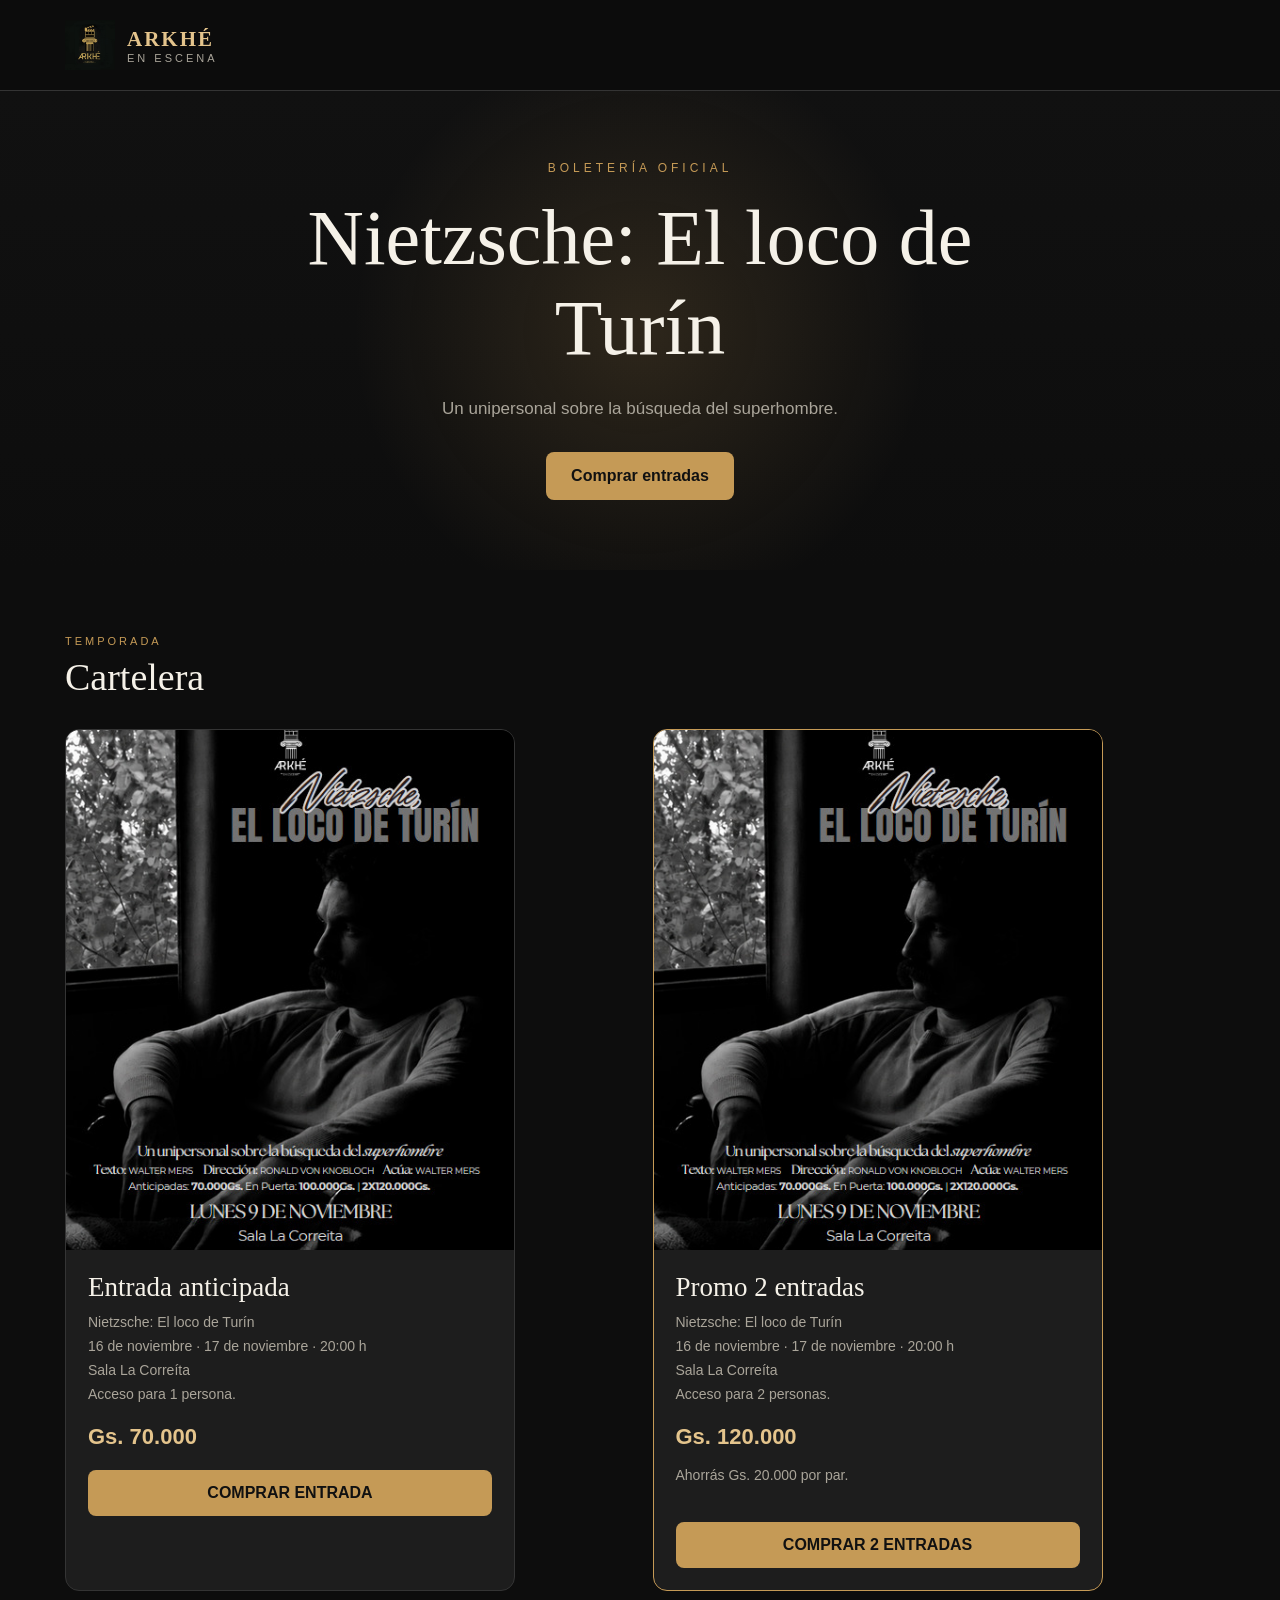
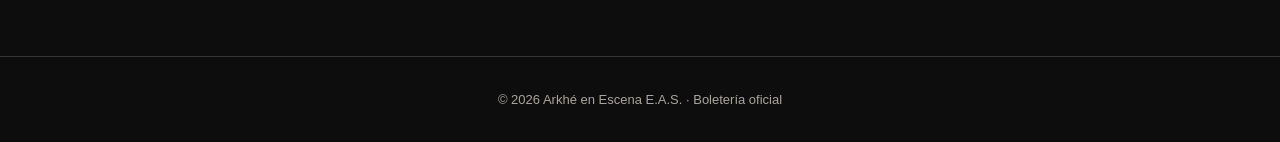
==== index.html @ db3e79e8 "Update event dates in index.html" ====
<!DOCTYPE html>
<html lang="es">

<head>

  <meta charset="UTF-8">

  <meta
    name="viewport"
    content="width=device-width, initial-scale=1.0"
  >

  <title>Boletería | Arkhé en Escena</title>

  <script
    src="https://vpos.infonet.com.py/checkout/javascript/dist/bancard-checkout-4.0.0.js">
  </script>

  <style>

    :root {

      --fondo: #0d0d0d;
      --fondo-secundario: #171717;
      --tarjeta: #1d1d1d;
      --borde: #343434;

      --texto: #f5f1e8;
      --texto-suave: #aaa59a;

      --dorado: #c59a56;
      --dorado-claro: #e4c48c;

      --verde: #2e7d32;
      --rojo: #b3261e;

    }

    * {
      box-sizing: border-box;
    }

    html {
      scroll-behavior: smooth;
    }

    body {

      margin: 0;
      background: var(--fondo);
      color: var(--texto);

      font-family:
        Arial,
        Helvetica,
        sans-serif;

    }

    button,
    input,
    select {
      font: inherit;
    }

    button {
      cursor: pointer;
    }

    header {

      padding: 20px;
      border-bottom: 1px solid var(--borde);

      background:
        rgba(13,13,13,.97);

      position: sticky;
      top: 0;
      z-index: 50;

    }

    .header-inner {

      width: min(1150px,100%);
      margin: auto;

      display: flex;
      align-items: center;
      justify-content: space-between;

    }

    .marca {

      display: flex;
      flex-direction: row;
      align-items: center;
      gap: 12px;

    }

    .marca img {

      width: 50px;
      height: 50px;
      object-fit: contain;

    }

    .marca-texto {

      display: flex;
      flex-direction: column;

    }

    .marca strong {

      font-family:
        Georgia,
        "Times New Roman",
        serif;

      letter-spacing: 2px;
      font-size: 21px;

      color:
        var(--dorado-claro);

    }

    .marca span {

      font-size: 11px;
      letter-spacing: 3px;

      color:
        var(--texto-suave);

      text-transform:
        uppercase;

    }

    .hero {

      min-height: 420px;

      display: flex;
      align-items: center;
      justify-content: center;

      padding:
        70px 20px;

      background:

        radial-gradient(
          circle at center,
          rgba(197,154,86,.17),
          transparent 42%
        ),

        linear-gradient(
          180deg,
          #111,
          #0d0d0d
        );

      text-align: center;

    }

    .hero-contenido {
      max-width: 780px;
    }

    .sobrelinea {

      text-transform:
        uppercase;

      color:
        var(--dorado);

      letter-spacing: 4px;
      font-size: 12px;

      margin-bottom: 18px;

    }

    .hero h1 {

      margin: 0;

      font-family:
        Georgia,
        "Times New Roman",
        serif;

      font-size:
        clamp(
          42px,
          8vw,
          78px
        );

      font-weight:
        normal;

    }

    .hero p {

      max-width: 650px;

      margin:
        22px auto 0;

      color:
        var(--texto-suave);

      line-height: 1.6;
      font-size: 17px;

    }

    .btn-principal {

      margin-top: 30px;
      border: 0;

      padding:
        15px 25px;

      border-radius: 8px;

      background:
        var(--dorado);

      color: #111;

      font-weight: bold;
      font-size: 16px;

    }

    .btn-principal:hover {
      background: var(--dorado-claro);
    }

    main {

      width:
        min(
          1150px,
          calc(100% - 32px)
        );

      margin: auto;

    }

    .seccion {
      padding: 65px 0;
    }

    .titulo-seccion {
      margin-bottom: 30px;
    }

    .titulo-seccion span {

      display: block;

      text-transform:
        uppercase;

      color:
        var(--dorado);

      font-size: 11px;
      letter-spacing: 3px;

      margin-bottom: 8px;

    }

    .titulo-seccion h2 {

      margin: 0;

      font-family:
        Georgia,
        "Times New Roman",
        serif;

      font-size: 38px;
      font-weight: normal;

    }

    .grid-obras {

      display: grid;

      grid-template-columns:
        repeat(
          auto-fit,
          minmax(270px,1fr)
        );

      gap: 25px;

    }

    .obra {

      background:
        var(--tarjeta);

      border:
        1px solid var(--borde);

      border-radius: 14px;

      overflow: hidden;

      max-width: 450px;

    }

    .afiche {

      height: 520px;
      width: 100%;

      background:

        radial-gradient(
          circle at 50% 35%,
          rgba(197,154,86,.30),
          transparent 30%
        ),

        linear-gradient(
          145deg,
          #333,
          #0b0b0b
        );

      display: flex;
      align-items: center;
      justify-content: center;

      overflow: hidden;

    }

    .afiche img {

      width: 100%;
      height: 100%;

      object-fit: cover;
      display: block;

    }

    .afiche-placeholder {

      padding: 25px;

      text-align: center;

      font-family:
        Georgia,
        "Times New Roman",
        serif;

      font-size: 34px;

      color:
        var(--dorado-claro);

    }

    .obra-contenido {
      padding: 22px;
    }

    .obra-contenido h3 {

      margin:
        0 0 8px;

      font-size: 27px;

      font-family:
        Georgia,
        "Times New Roman",
        serif;

      font-weight:
        normal;

    }

    .obra-meta {

      color:
        var(--texto-suave);

      font-size: 14px;
      line-height: 1.7;

    }

    .obra-precio {

      margin-top: 18px;

      color:
        var(--dorado-claro);

      font-size: 22px;
      font-weight: bold;

    }

    .obra-boton {

      width: 100%;

      margin-top: 20px;
      padding: 14px;

      border-radius: 8px;

      background:
        var(--dorado);

      border: none;

      color: #111;
      font-weight: bold;

    }

    .modal {

      display: none;

      position: fixed;
      inset: 0;

      background:
        rgba(0,0,0,.86);

      z-index: 100;

      padding: 20px;

      overflow-y: auto;

    }

    .modal.activo {

      display: flex;

      align-items:
        flex-start;

      justify-content:
        center;

    }

    .modal-caja {

      width:
        min(
          680px,
          100%
        );

      background:
        var(--fondo-secundario);

      border:
        1px solid var(--borde);

      border-radius: 16px;

      margin:
        30px 0;

      overflow: hidden;

    }

    .modal-cabecera {

      display: flex;

      justify-content:
        space-between;

      align-items:
        flex-start;

      gap: 20px;

      padding: 24px;

      border-bottom:
        1px solid var(--borde);

    }

    .modal-cabecera h2 {

      margin:
        5px 0 0;

      font-family:
        Georgia,
        "Times New Roman",
        serif;

      font-size: 30px;
      font-weight: normal;

    }

    .cerrar {

      width: 38px;
      height: 38px;

      border-radius: 50%;

      border:
        1px solid var(--borde);

      background: #222;

      color: white;
      font-size: 22px;

    }

    form {
      padding: 24px;
    }

    .campo {
      margin-bottom: 19px;
    }

    .campo label {

      display: block;
      margin-bottom: 7px;

      font-size: 13px;
      font-weight: bold;

    }

    .campo input,
    .campo select {

      width: 100%;

      padding: 14px;

      border-radius: 8px;

      border:
        1px solid var(--borde);

      background: #101010;

      color: white;

      outline: none;

    }

    .campo input:focus,
    .campo select:focus {

      border-color:
        var(--dorado);

    }

    .cantidad-control {

      display: grid;

      grid-template-columns:
        50px 1fr 50px;

      gap: 8px;

    }

    .cantidad-control button {

      border:
        1px solid var(--borde);

      background: #292929;

      color: white;

      border-radius: 8px;

      font-size: 22px;

    }

    #cantidad {
      text-align: center;
    }

    .resumen {

      border:
        1px solid var(--borde);

      border-radius: 10px;

      padding: 18px;

      margin:
        25px 0;

      background: #111;

    }

    .resumen-linea {

      display: flex;

      justify-content:
        space-between;

      gap: 15px;

      margin:
        9px 0;

      color:
        var(--texto-suave);

    }

    .resumen-total {

      border-top:
        1px solid var(--borde);

      padding-top: 15px;
      margin-top: 15px;

      display: flex;

      align-items: center;

      justify-content:
        space-between;

    }

    .resumen-total strong:last-child {

      font-size: 26px;

      color:
        var(--dorado-claro);

    }

    .terminos {

      display: flex;

      align-items:
        flex-start;

      gap: 10px;

      color:
        var(--texto-suave);

      font-size: 13px;
      line-height: 1.5;

      margin-bottom: 22px;

    }

    .boton-pago {

      width: 100%;

      padding: 16px;

      background:
        var(--dorado);

      color: #111;

      border: none;

      border-radius: 8px;

      font-size: 17px;
      font-weight: bold;

    }

    .boton-pago:disabled {

      opacity: .6;

      cursor: wait;

    }

    #zonaPagoVpos {

      display: none;

      padding: 24px;

    }

    #zonaPagoVpos.activo {
      display: block;
    }

    .pago-cabecera {

      text-align: center;

      margin-bottom: 20px;

    }

    .pago-cabecera h3 {

      font-family:
        Georgia,
        "Times New Roman",
        serif;

      font-size: 27px;

      margin:
        0 0 10px;

    }

    .pago-cabecera p {

      margin: 0;

      color:
        var(--texto-suave);

      line-height: 1.5;

    }

    .orden-id {

      display:
        inline-block;

      margin-top: 12px;

      padding:
        8px 12px;

      border:
        1px solid var(--borde);

      border-radius: 6px;

      color:
        var(--dorado-claro);

      font-family:
        monospace;

      font-size: 13px;

    }

    #iframe-container {

      width: 100%;

      min-height: 420px;

      margin-top: 20px;

    }

    .cargando {

      text-align: center;

      padding: 40px;

      color:
        var(--texto-suave);

    }

    .error-box {

      background:
        rgba(179,38,30,.18);

      border:
        1px solid var(--rojo);

      border-radius: 8px;

      padding: 18px;

      margin-top: 20px;

      color: #ffd9d6;

      display: none;

    }

    .volver {

      width: 100%;

      margin-top: 18px;

      padding: 13px;

      border-radius: 8px;

      border:
        1px solid var(--borde);

      background: #222;

      color: white;

    }

    footer {

      border-top:
        1px solid var(--borde);

      padding:
        35px 20px;

      text-align: center;

      color:
        var(--texto-suave);

      font-size: 13px;

    }

    @media (
      max-width:600px
    ) {

      header {
        position: static;
      }

      .hero {

        min-height: 360px;

        padding:
          55px 20px;

      }

      .afiche {
        height: 470px;
      }

      .modal {
        padding: 8px;
      }

      .modal-caja {
        margin: 10px 0;
      }

    }

    .codigo-control { display: flex; gap: 8px; }
    .codigo-control input { flex: 1; min-width: 0; text-transform: uppercase; }
    .codigo-control button { border: 1px solid var(--dorado); border-radius: 8px; background: var(--dorado); color: #111; padding: 0 16px; font-weight: bold; }
    .codigo-mensaje { color: var(--texto-suave); font-size: 13px; line-height: 1.5; margin: 8px 0 0; }
    .codigo-mensaje.aplicado, .descuento-aplicado { color: var(--dorado-claro); }
    .codigo-mensaje.error { color: #ffd9d6; }
    [hidden] { display: none !important; }
  </style>

</head>

<body>

<header>

  <div class="header-inner">

    <div class="marca">

      <img
        src="Arkhe en escena LOGO 1 por 1.png"
        alt="Arkhé en Escena"
      >

      <div class="marca-texto">

        <strong>
          ARKHÉ
        </strong>

        <span>
          En Escena
        </span>

      </div>

    </div>

  </div>

</header>

<section class="hero">

  <div class="hero-contenido">

    <div class="sobrelinea">
      Boletería oficial
    </div>

    <h1>
      Nietzsche:
      El loco de Turín
    </h1>

    <p>
      Un unipersonal sobre la búsqueda
      del superhombre.
    </p>

    <button
      class="btn-principal"
      onclick="
        document
          .getElementById('cartelera')
          .scrollIntoView()
      "
    >
      Comprar entradas
    </button>

  </div>

</section>

<main>

  <section
    class="seccion"
    id="cartelera"
  >

    <div class="titulo-seccion">

      <span>
        Temporada
      </span>

      <h2>
        Cartelera
      </h2>

    </div>

    <div
      class="grid-obras"
      id="listaObras"
    >
    </div>

  </section>

</main>

<footer>

  © 2026 Arkhé en Escena E.A.S.
  · Boletería oficial

</footer>

<div
  class="modal"
  id="modalCompra"
>

  <div class="modal-caja">

    <div class="modal-cabecera">

      <div>

        <div class="sobrelinea">
          Comprar entradas
        </div>

        <h2 id="modalTitulo">
        </h2>

      </div>

      <button
        class="cerrar"
        type="button"
        onclick="cerrarCompra()"
      >
        ×
      </button>

    </div>

    <form id="formCompra">

      <div class="campo">

        <label for="funcion">
          Función
        </label>

        <select
          id="funcion"
          required
        >
        </select>

      </div>

      <div class="campo">

        <label for="cantidad">
          Cantidad de entradas
        </label>

        <div class="cantidad-control">

          <button
            type="button"
            onclick="cambiarCantidad(-1)"
          >
            −
          </button>

          <input
            id="cantidad"
            type="number"
            min="1"
            max="10"
            value="1"
            readonly
          >

          <button
            type="button"
            onclick="cambiarCantidad(1)"
          >
            +
          </button>

        </div>

      </div>

      <div class="campo">

        <label for="nombre">
          Nombre y apellido
        </label>

        <input
          id="nombre"
          type="text"
          autocomplete="name"
          placeholder="Nombre y apellido"
          required
        >

      </div>

      <div class="campo">

        <label for="correo">
          Correo electrónico
        </label>

        <input
          id="correo"
          type="email"
          autocomplete="email"
          placeholder="correo@ejemplo.com"
          required
        >

      </div>

      <div class="campo">

        <label for="whatsapp">
          WhatsApp
        </label>

        <input
          id="whatsapp"
          type="tel"
          autocomplete="tel"
          placeholder="0981 000 000"
          required
        >

      </div>

      <div class="campo">
        <label for="codigoDescuento">Código de descuento</label>
        <div class="codigo-control">
          <input id="codigoDescuento" type="text" autocomplete="off" autocapitalize="characters" spellcheck="false" aria-describedby="mensajeDescuento" placeholder="Ingresá tu código">
          <button id="aplicarDescuento" type="button">Aplicar</button>
        </div>
        <p id="mensajeDescuento" class="codigo-mensaje" role="status" aria-live="polite">Los códigos aplican un 12% únicamente sobre la entrada anticipada.</p>
      </div>

      <div class="resumen">

        <div class="resumen-linea">

          <span>
            Precio unitario
          </span>

          <strong id="precioUnitario">
          </strong>

        </div>

        <div class="resumen-linea">

          <span>
            Cantidad
          </span>

          <strong id="resumenCantidad">
            1
          </strong>

        </div>

        <div class="resumen-linea descuento-aplicado" id="filaDescuento" hidden>
          <span id="etiquetaDescuento">Descuento (12%)</span>
          <strong id="montoDescuento"></strong>
        </div>

        <div class="resumen-total">

          <strong>
            Total
          </strong>

          <strong id="totalCompra">
          </strong>

        </div>

      </div>

      <label class="terminos">

        <input
          id="acepto"
          type="checkbox"
          required
        >

        <span>

          Confirmo que los datos ingresados
          son correctos y acepto las condiciones
          de compra de Arkhé en Escena.

        </span>

      </label>

      <button
        class="boton-pago"
        type="submit"
      >
        CONTINUAR AL PAGO
      </button>

    </form>

    <div id="zonaPagoVpos">

      <div class="pago-cabecera">

        <h3>
          Pago seguro
        </h3>

        <p>
          Completá el pago utilizando
          la plataforma segura de Bancard.
        </p>

        <div
          class="orden-id"
          id="ordenMostrada"
        >
        </div>

      </div>

      <div
        class="cargando"
        id="cargandoPago"
      >
        Preparando pago seguro...
      </div>

      <div id="iframe-container">
      </div>

      <div
        class="error-box"
        id="errorPago"
      >
      </div>

      <button
        type="button"
        class="volver"
        onclick="volverFormulario()"
      >
        Volver
      </button>

    </div>

  </div>

</div>

<script>

const APPS_SCRIPT_URL =
  "https://script.google.com/macros/s/AKfycbxdolseTUIwquadoVA6tbpJylodga1yumS_iu5MrFevEh6sNYYaQkTLTs_P-BbgcNoC-A/exec";


const VPOS_WORKER_URL =
  "https://arkhe-tpago.waltermersproduccion.workers.dev";


const OBRAS = [

  {

    id:
      "nietzsche-loco-turin",

    titulo:
      "Nietzsche: El loco de Turín",

    lugar:
      "Sala La Correíta",

    hora:
      "20:00",

    precio:
      70000,

    imagen:
  "Afiche.png",

    funciones: [

      "16 de noviembre",
      "17 de noviembre"

    ]

  }

];


const OPCIONES = [
  { id: "anticipada", nombre: "Entrada anticipada", cantidad: 1, precio: 70000, total: 70000, boton: "COMPRAR ENTRADA" },
  { id: "promo-doble", nombre: "Promo 2 entradas", cantidad: 2, precio: 60000, total: 120000, boton: "COMPRAR 2 ENTRADAS" }
];

const RETURN_URL = "https://entradas.arkheenescena.com/";
let opcionActual = null;
const CODIGOS_DESCUENTO = new Set([
  "EL_ESTUDIO", "TIA_ESTUDIANTES", "CIF_FIL", "UCA_FIL", "INV_ARKHE"
]);
let codigoAplicado = "";

function calcularImportes() {
  const subtotal = opcionActual.precio * cantidadActual;
  const descuento = opcionActual.id === "anticipada" && CODIGOS_DESCUENTO.has(codigoAplicado)
    ? Math.round(subtotal * 12 / 100) : 0;
  return { subtotal, descuento, total: subtotal - descuento };
}

function mensajeDescuento(texto, estado) {
  const mensaje = document.getElementById("mensajeDescuento");
  mensaje.textContent = texto;
  mensaje.className = "codigo-mensaje" + (estado ? " " + estado : "");
}

function reiniciarDescuento() {
  codigoAplicado = "";
  document.getElementById("codigoDescuento").value = "";
  mensajeDescuento(opcionActual && opcionActual.id === "promo-doble"
    ? "La promo de 2 entradas no admite códigos de descuento."
    : "Los códigos aplican un 12% únicamente sobre la entrada anticipada.");
}

function aplicarDescuento() {
  if (!opcionActual) return;
  const campo = document.getElementById("codigoDescuento");
  const codigo = campo.value.trim().toUpperCase();
  campo.value = codigo;
  codigoAplicado = "";
  if (opcionActual.id !== "anticipada") {
    mensajeDescuento("La promo de 2 entradas no admite códigos de descuento.", "error");
  } else if (!CODIGOS_DESCUENTO.has(codigo)) {
    mensajeDescuento(codigo ? "Código no válido. Revisalo y volvé a aplicar." : "Ingresá un código de descuento.", "error");
  } else {
    codigoAplicado = codigo;
    mensajeDescuento("Código " + codigo + " aplicado: 12% de descuento. Cada entrada queda en " + guaranies(61600) + ".", "aplicado");
  }
  actualizarTotal();
}

document.getElementById("aplicarDescuento").addEventListener("click", aplicarDescuento);
document.getElementById("codigoDescuento").addEventListener("keydown", function(event) {
  if (event.key === "Enter") { event.preventDefault(); aplicarDescuento(); }
});
document.getElementById("codigoDescuento").addEventListener("input", function() {
  if (codigoAplicado) {
    codigoAplicado = "";
    mensajeDescuento("Código modificado. Presioná Aplicar para confirmar el descuento.");
    actualizarTotal();
  }
});

let obraActual =
  null;


let cantidadActual =
  1;


function guaranies(numero) {

  return "Gs. " +
    Number(numero)
      .toLocaleString(
        "es-PY"
      );

}


function cargarCartelera() {

  const contenedor =
    document
      .getElementById(
        "listaObras"
      );

  contenedor.innerHTML =
    "";

  OBRAS.forEach(function(obra) {
    OPCIONES.forEach(function(opcion) {
      const tarjeta = document.createElement("article");
      tarjeta.className = "obra";
      if (opcion.id === "promo-doble") tarjeta.style.borderColor = "var(--dorado)";
      tarjeta.innerHTML =
        '<div class="afiche"><img src="' + obra.imagen + '" alt="' + obra.titulo + '"></div>' +
        '<div class="obra-contenido">' +
          '<h3>' + opcion.nombre + '</h3>' +
          '<div class="obra-meta">' + obra.titulo + '<br>' +
            obra.funciones.join(" · ") + ' · ' + obra.hora + ' h<br>' + obra.lugar + '<br>' +
            'Acceso para ' + opcion.cantidad + (opcion.cantidad === 1 ? ' persona.' : ' personas.') + '</div>' +
          '<div class="obra-precio">' + guaranies(opcion.total) + '</div>' +
          (opcion.id === "promo-doble" ? '<p class="obra-meta">Ahorrás Gs. 20.000 por par.</p>' : '') +
          '<button type="button" class="obra-boton">' + opcion.boton + '</button>' +
        '</div>';
      tarjeta.querySelector(".obra-boton").addEventListener("click", function() {
        abrirCompra(obra.id, opcion.id);
      });
      contenedor.appendChild(tarjeta);
    });
  });
}


function abrirCompra(
  idObra, idOpcion
) {

  obraActual =
    OBRAS.find(

      function(obra) {

        return (
          obra.id === idObra
        );

      }

    );

  if (
    !obraActual
  ) {

    return;

  }

  opcionActual = OPCIONES.find(function(opcion) { return opcion.id === idOpcion; });
  if (!opcionActual) return;
  cantidadActual = opcionActual.cantidad;
  reiniciarDescuento();
  const cantidadInput = document.getElementById("cantidad");
  cantidadInput.min = opcionActual.cantidad;
  cantidadInput.step = opcionActual.cantidad;

  document
    .getElementById(
      "modalTitulo"
    )
    .textContent =
      obraActual.titulo + " — " + opcionActual.nombre;

  const selector =
    document
      .getElementById(
        "funcion"
      );

  selector.innerHTML =
    "";

  obraActual
    .funciones
    .forEach(

      function(funcion) {

        const opcion =
          document
            .createElement(
              "option"
            );

        opcion.value =
          funcion;

        opcion.textContent =
          funcion;

        selector
          .appendChild(
            opcion
          );

      }

    );

  document
    .getElementById(
      "cantidad"
    )
    .value =
      cantidadActual;

  document
    .getElementById(
      "formCompra"
    )
    .style.display =
      "block";

  document
    .getElementById(
      "zonaPagoVpos"
    )
    .classList
    .remove(
      "activo"
    );

  limpiarPago();

  actualizarTotal();

  document
    .getElementById(
      "modalCompra"
    )
    .classList
    .add(
      "activo"
    );

  document.body.style.overflow =
    "hidden";

}


function cerrarCompra() {

  document
    .getElementById(
      "modalCompra"
    )
    .classList
    .remove(
      "activo"
    );

  document.body.style.overflow =
    "";

  document
    .getElementById(
      "formCompra"
    )
    .reset();

  cantidadActual =
    1;

  limpiarPago();

}


function cambiarCantidad(
  cambio
) {

  if (!opcionActual) return;
  cantidadActual = Math.max(opcionActual.cantidad,
    Math.min(10, cantidadActual + cambio * opcionActual.cantidad));

  document
    .getElementById(
      "cantidad"
    )
    .value =
      cantidadActual;

  actualizarTotal();

}


function actualizarTotal() {

  if (
    !obraActual
  ) {

    return;

  }

  const { total, descuento } = calcularImportes();
  document.getElementById("filaDescuento").hidden = descuento === 0;
  document.getElementById("etiquetaDescuento").textContent = "Descuento " + codigoAplicado + " (12%)";
  document.getElementById("montoDescuento").textContent = "− " + guaranies(descuento);

  document
    .getElementById(
      "precioUnitario"
    )
    .textContent =
      guaranies(
        opcionActual.precio
      );

  document
    .getElementById(
      "resumenCantidad"
    )
    .textContent =
      cantidadActual;

  document
    .getElementById(
      "totalCompra"
    )
    .textContent =
      guaranies(
        total
      );

}


function limpiarPago() {

  document
    .getElementById(
      "iframe-container"
    )
    .innerHTML =
      "";

  document
    .getElementById(
      "cargandoPago"
    )
    .style.display =
      "none";

  const error =
    document
      .getElementById(
        "errorPago"
      );

  error.style.display =
    "none";

  error.textContent =
    "";

  document
    .getElementById(
      "ordenMostrada"
    )
    .textContent =
      "";

}


function volverFormulario() {

  limpiarPago();

  document
    .getElementById(
      "zonaPagoVpos"
    )
    .classList
    .remove(
      "activo"
    );

  document
    .getElementById(
      "formCompra"
    )
    .style.display =
      "block";

}


document
  .getElementById(
    "formCompra"
  )
  .addEventListener(

    "submit",

    async function(event) {

      event
        .preventDefault();

      if (
        !obraActual
      ) {

        return;

      }

      const nombre =
        document
          .getElementById(
            "nombre"
          )
          .value
          .trim();

      const correo =
        document
          .getElementById(
            "correo"
          )
          .value
          .trim();

      const whatsapp =
        document
          .getElementById(
            "whatsapp"
          )
          .value
          .trim();

      const funcion =
        document
          .getElementById(
            "funcion"
          )
          .value;

      if (

        !nombre ||

        !correo ||

        !whatsapp ||

        !funcion

      ) {

        alert(
          "Completá todos los datos antes de continuar."
        );

        return;

      }

      const { total, descuento } = calcularImportes();

      const orden = {

        obra:
          obraActual.id,

        opcion: opcionActual.id,

        titulo:
          obraActual.titulo,

        funcion:
          funcion,

        cantidad:
          cantidadActual,

        nombre:
          nombre,

        correo:
          correo,

        whatsapp:
          whatsapp,

        total:
          total,

        // Metadatos enviados a Apps Script; su validación/registro depende del backend existente.
        codigoDescuento: descuento > 0 ? codigoAplicado : "",
        montoDescuento: descuento

      };

      const botonPago =
        document
          .querySelector(
            ".boton-pago"
          );

      botonPago.disabled =
        true;

      botonPago.textContent =
        "CREANDO ORDEN...";

      try {

        const respuestaOrden =
          await fetch(

            APPS_SCRIPT_URL,

            {

              method:
                "POST",

              headers: {

                "Content-Type":
                  "text/plain;charset=utf-8"

              },

              body:
                JSON.stringify(
                  orden
                )

            }

          );

        if (
          !respuestaOrden.ok
        ) {

          throw new Error(
            "No se pudo crear la orden."
          );

        }

        const datosOrden =
          await respuestaOrden
            .json();

        if (
          !datosOrden.ok
        ) {

          throw new Error(

            datosOrden.error ||

            "No se pudo crear la orden."

          );

        }

        const idOrden =
          datosOrden.idOrden;

        const shopProcessId =
          datosOrden.shop_process_id;

        if (
          !shopProcessId
        ) {

          throw new Error(
            "Apps Script no devolvió shop_process_id."
          );

        }

        document
          .getElementById(
            "formCompra"
          )
          .style.display =
            "none";

        document
          .getElementById(
            "zonaPagoVpos"
          )
          .classList
          .add(
            "activo"
          );

        document
          .getElementById(
            "ordenMostrada"
          )
          .textContent =
            "Orden: " +
            idOrden;

        document
          .getElementById(
            "cargandoPago"
          )
          .style.display =
            "block";

        const respuestaVpos =
          await fetch(

            VPOS_WORKER_URL +
            "/vpos/create",

            {

              method:
                "POST",

              headers: {

                "Content-Type":
                  "application/json"

              },

              body:
                JSON.stringify({

                  amount:
                    total,

                  description:
                    "Entrada Arkhe",

                  order_id:
                    idOrden,

                  shop_process_id:
                    shopProcessId,

                  return_url:
                    RETURN_URL,

                  cancel_url:
                    RETURN_URL

                })

            }

          );

        const datosVpos =
          await respuestaVpos
            .json();

        console.log(
          "Respuesta vPOS:",
          datosVpos
        );

        if (
          !respuestaVpos.ok
        ) {

          throw new Error(

            "vPOS respondió HTTP " +

            respuestaVpos.status +

            ": " +

            JSON.stringify(
              datosVpos
            )

          );

        }

        if (

          !datosVpos.vpos ||

          datosVpos.vpos.status
            !==
          "success" ||

          !datosVpos.vpos.process_id

        ) {

          throw new Error(

            "Bancard no devolvió un process_id válido."

          );

        }

        const processId =
          datosVpos
            .vpos
            .process_id;

        document
          .getElementById(
            "cargandoPago"
          )
          .style.display =
            "none";

        document
          .getElementById(
            "iframe-container"
          )
          .innerHTML =
            "";

        const estilosVpos = {

          "form-background-color":
            "#171717",

          "button-background-color":
            "#c59a56",

          "button-text-color":
            "#111111",

          "button-border-color":
            "#c59a56",

          "input-background-color":
            "#ffffff",

          "input-text-color":
            "#111111",

          "input-placeholder-color":
            "#666666"

        };

        Bancard
          .Checkout
          .createForm(

            "iframe-container",

            processId,

            estilosVpos

          );

      } catch (
        error
      ) {

        console.error(
          error
        );

        document.getElementById("formCompra").style.display = "none";
        document.getElementById("zonaPagoVpos").classList.add("activo");
        const errorBox =
          document
            .getElementById(
              "errorPago"
            );

        errorBox.style.display =
          "block";

        errorBox.textContent =
          "No se pudo iniciar el pago: " +
          error.message;

        document
          .getElementById(
            "cargandoPago"
          )
          .style.display =
            "none";

      } finally {

        botonPago.disabled =
          false;

        botonPago.textContent =
          "CONTINUAR AL PAGO";

      }

    }

  );


document
  .getElementById(
    "modalCompra"
  )
  .addEventListener(

    "click",

    function(event) {

      if (
        event.target === this
      ) {

        cerrarCompra();

      }

    }

  );


cargarCartelera();

</script>

</body>
</html>
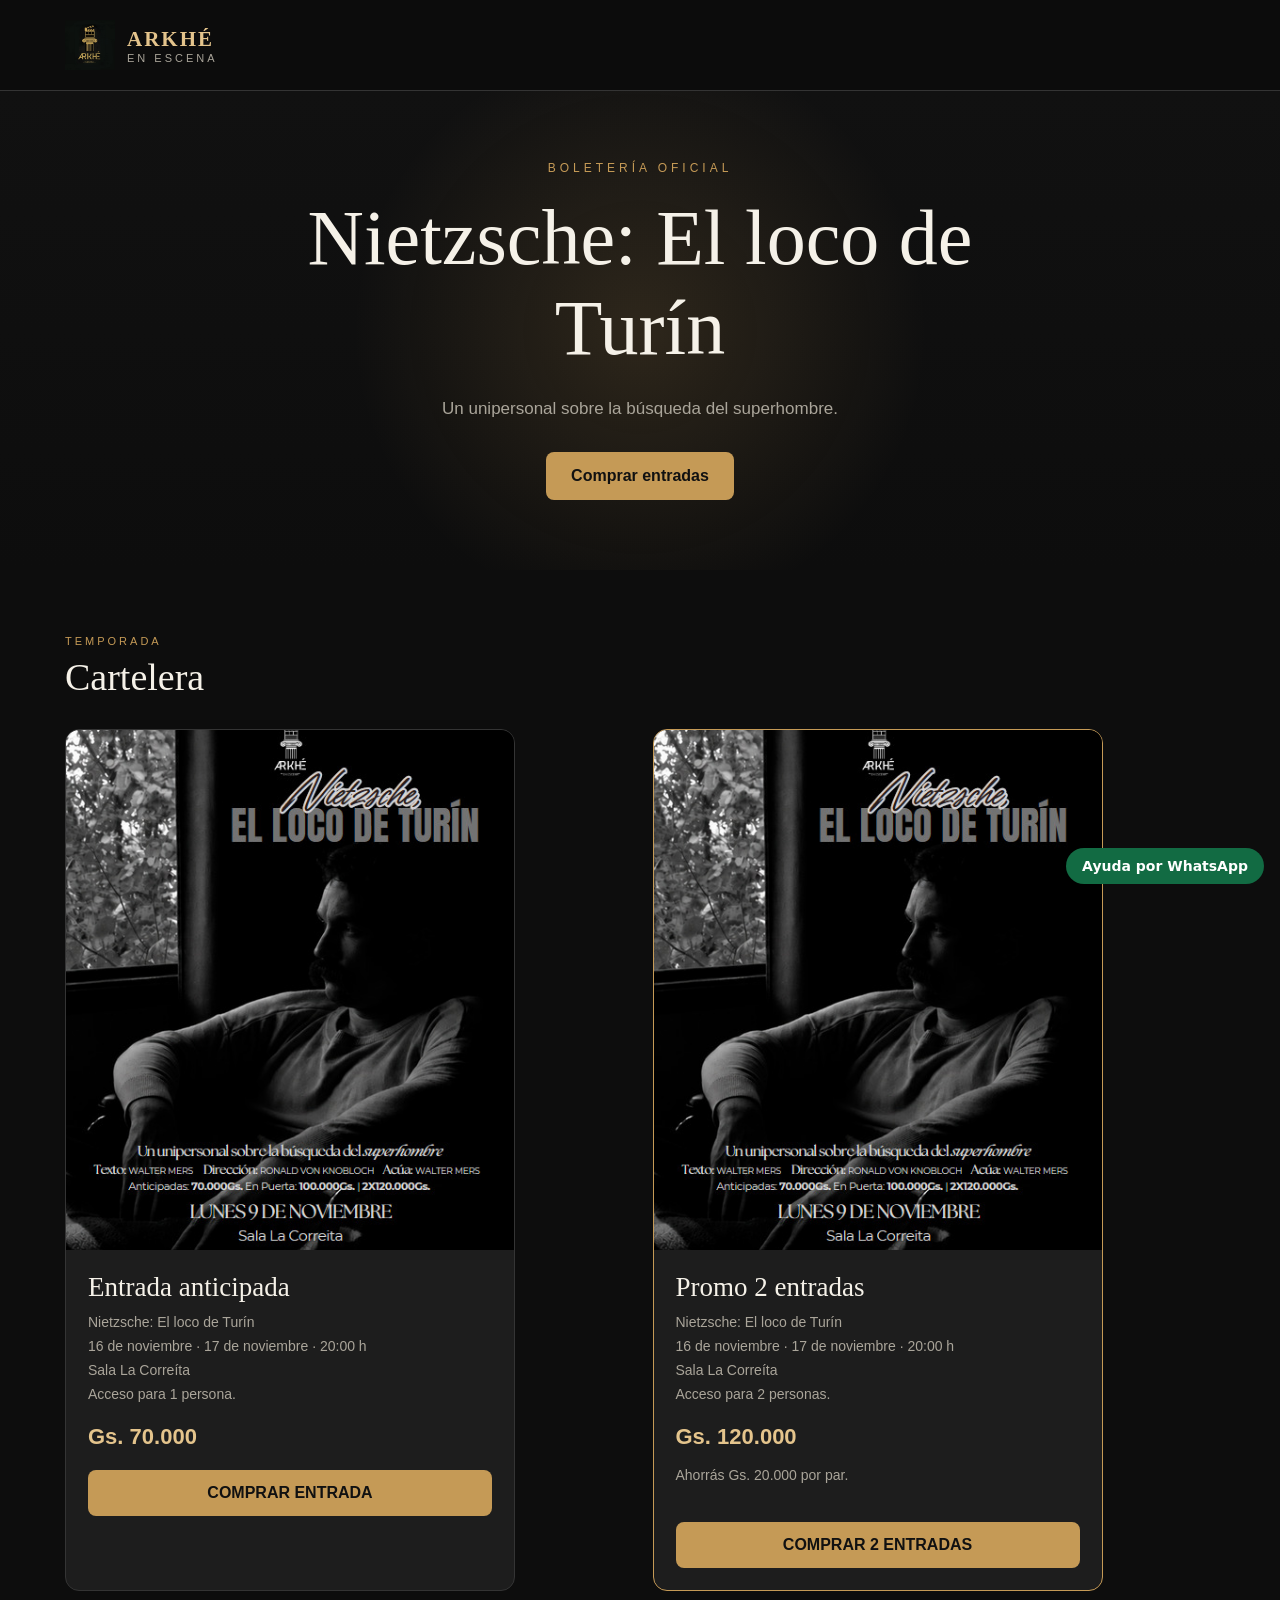
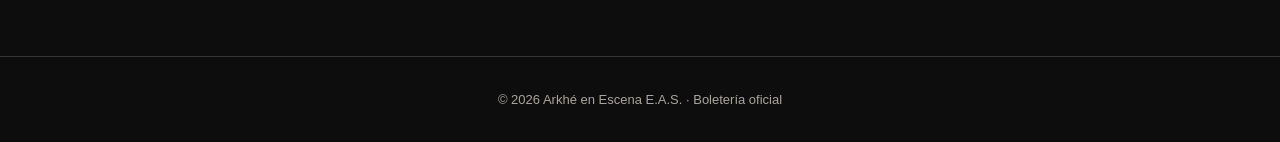
==== commit b8902bd6: "Add WhatsApp links and update payment confirmation messages" ====
--- a/index.html
+++ b/index.html
@@ -921,6 +921,30 @@
     .codigo-mensaje.aplicado, .descuento-aplicado { color: var(--dorado-claro); }
     .codigo-mensaje.error { color: #ffd9d6; }
     [hidden] { display: none !important; }
+    .whatsapp-arkhe {
+      display: inline-flex;
+      align-items: center;
+      justify-content: center;
+      padding: 10px 16px;
+      border-radius: 999px;
+      color: #fff;
+      background: #126b43;
+      font: 600 14px system-ui, sans-serif;
+      text-decoration: none;
+    }
+    .whatsapp-arkhe:focus-visible { outline: 3px solid #c59a56; outline-offset: 3px; }
+    .whatsapp-fijo {
+      position: fixed;
+      right: 16px;
+      bottom: calc(16px + env(safe-area-inset-bottom, 0px));
+      z-index: 110;
+    }
+    #ventanaPagoConfirmado .acciones-aviso {
+      display: flex;
+      align-items: center;
+      flex-wrap: wrap;
+      gap: 12px;
+    }
   </style>
 
 </head>
@@ -990,6 +1014,17 @@
 </section>
 
 <main>
+
+  <aside id="avisoCompra" role="status" aria-live="polite" hidden
+    style="max-width:760px;margin:24px auto;padding:18px;background:#201910;color:#f6e8cc;border:1px solid #c59a56;border-radius:10px">
+  </aside>
+
+  <dialog id="ventanaPagoConfirmado" aria-labelledby="tituloPagoConfirmado"
+    style="width:min(90%,480px);margin:auto;padding:26px;border:1px solid #c59a56;border-radius:12px;background:#201910;color:#f6e8cc">
+    <h2 id="tituloPagoConfirmado">Compra exitosa</h2>
+    <p id="mensajePagoConfirmado"></p>
+    <div class="acciones-aviso"><form method="dialog"><button type="submit" autofocus>Cerrar</button></form><a class="whatsapp-arkhe " href="https://wa.me/595994430466" target="_blank" rel="noopener noreferrer">Escribir por WhatsApp</a></div>
+  </dialog>
 
   <section
     class="seccion"
@@ -2076,6 +2111,21 @@
 
         };
 
+        let seguimientoPago;
+        if (datosOrden.claveEstado) {
+          seguimientoPago = {
+              orden: idOrden,
+              pedido: String(shopProcessId),
+              clave: datosOrden.claveEstado,
+              creado: Date.now()
+          };
+          try {
+            localStorage.setItem("arkhe.seguimientoCompra", JSON.stringify(seguimientoPago));
+          } catch (error) {
+            console.warn("El navegador no permite guardar el seguimiento de la compra.");
+          }
+        }
+
         Bancard
           .Checkout
           .createForm(
@@ -2087,6 +2137,7 @@
             estilosVpos
 
           );
+        if (seguimientoPago) revisarEstadoCompra(seguimientoPago);
 
       } catch (
         error
@@ -2158,7 +2209,73 @@
 
 cargarCartelera();
 
+let revisionPagoActual = 0;
+
+async function revisarEstadoCompra(compraActual) {
+  // La página principal vigila el pago, incluso si Bancard vuelve dentro del iframe.
+  const aviso = document.getElementById("avisoCompra");
+  let compra = compraActual;
+  if (!compra) {
+    if (window.self !== window.top) return;
+    try {
+      compra = JSON.parse(localStorage.getItem("arkhe.seguimientoCompra"));
+    } catch {
+      return;
+    }
+  }
+  if (!compra || Date.now() - compra.creado > 24 * 60 * 60 * 1000) return;
+
+  const revision = ++revisionPagoActual;
+  aviso.hidden = false;
+  aviso.textContent = "Estamos verificando tu pago con Bancard.";
+  const consulta = new URL(APPS_SCRIPT_URL);
+  const datosConsulta = {
+    tipo: "estado_entrada",
+    orden: compra.orden,
+    pedido: compra.pedido,
+    clave: compra.clave
+  };
+  let confirmado = false;
+  const ventana = document.getElementById("ventanaPagoConfirmado");
+  for (let intento = 0; intento < 90 && revision === revisionPagoActual; intento++) {
+    try {
+      const respuesta = await fetch(consulta, {
+        method: "POST",
+        cache: "no-store",
+        headers: {"Content-Type": "text/plain;charset=utf-8"},
+        body: JSON.stringify(datosConsulta)
+      });
+      const estado = await respuesta.json();
+      if (revision !== revisionPagoActual) return;
+      if (estado.ok && estado.estado === "PAGADO") {
+
+        aviso.textContent = estado.enviada
+          ? "Ya enviamos tu entrada digital al correo registrado. Si no la encontrás, revisá Spam o comunicate al 0994430466."
+          : "Tu entrada digital debería llegar al correo registrado en los próximos 5 minutos. Si no la recibís, revisá Spam o comunicate al 0994430466.";
+        document.getElementById("mensajePagoConfirmado").textContent = aviso.textContent;
+        if (!confirmado && typeof ventana.showModal === "function" && !ventana.open) {
+          ventana.showModal();
+        }
+        confirmado = true;
+        if (estado.enviada) return;
+      } else if (estado.ok && estado.estado === "RECHAZADO" && !confirmado) {
+        aviso.textContent = "Bancard informó que el pago fue rechazado.";
+        return;
+      }
+    } catch {
+      // Un error de conexión no cambia el estado de un pago.
+    }
+    await new Promise(resolve => setTimeout(resolve, 10000));
+  }
+  if (!confirmado && revision === revisionPagoActual) {
+    aviso.textContent = "Todavía no pudimos confirmar el pago. Si Bancard ya te mostró un cobro, conservá el comprobante y consultá a Arkhé.";
+  }
+}
+
+revisarEstadoCompra();
+
 </script>
 
+<a class="whatsapp-arkhe whatsapp-fijo" href="https://wa.me/595994430466" target="_blank" rel="noopener noreferrer">Ayuda por WhatsApp</a>
 </body>
 </html>
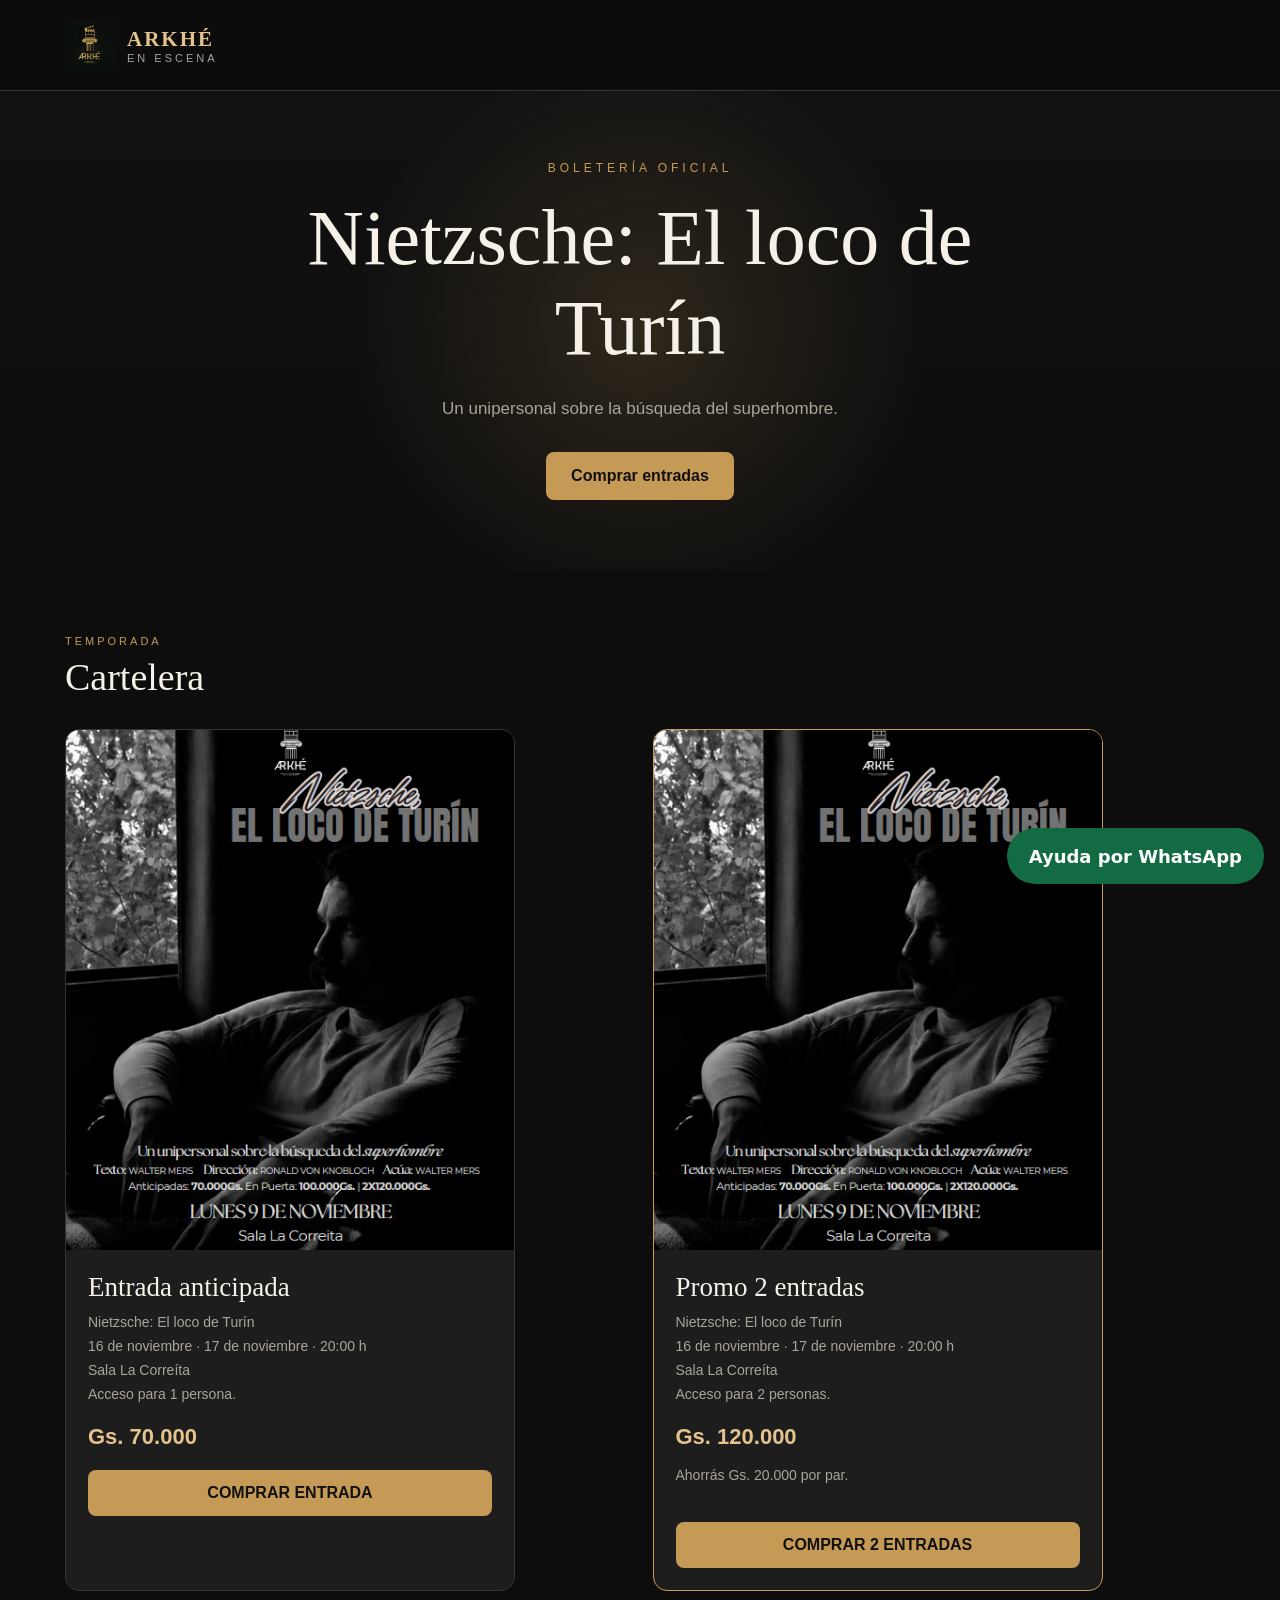
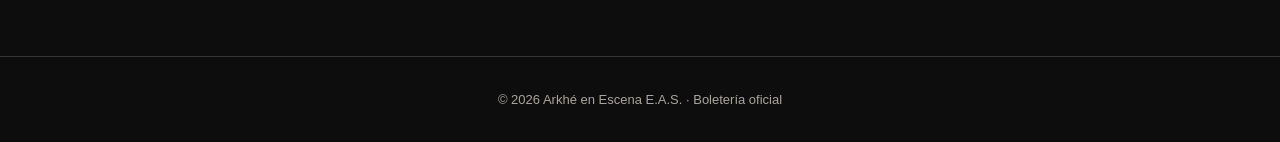
==== commit ebd55e8a: "Add styles for whatsapp-fijo class" ====
--- a/index.html
+++ b/index.html
@@ -934,6 +934,12 @@
     }
     .whatsapp-arkhe:focus-visible { outline: 3px solid #c59a56; outline-offset: 3px; }
     .whatsapp-fijo {
+      box-sizing: border-box;
+      min-height: 56px;
+      max-width: calc(100vw - 32px);
+      padding: 14px 22px;
+      font-size: 18px;
+      text-align: center;
       position: fixed;
       right: 16px;
       bottom: calc(16px + env(safe-area-inset-bottom, 0px));
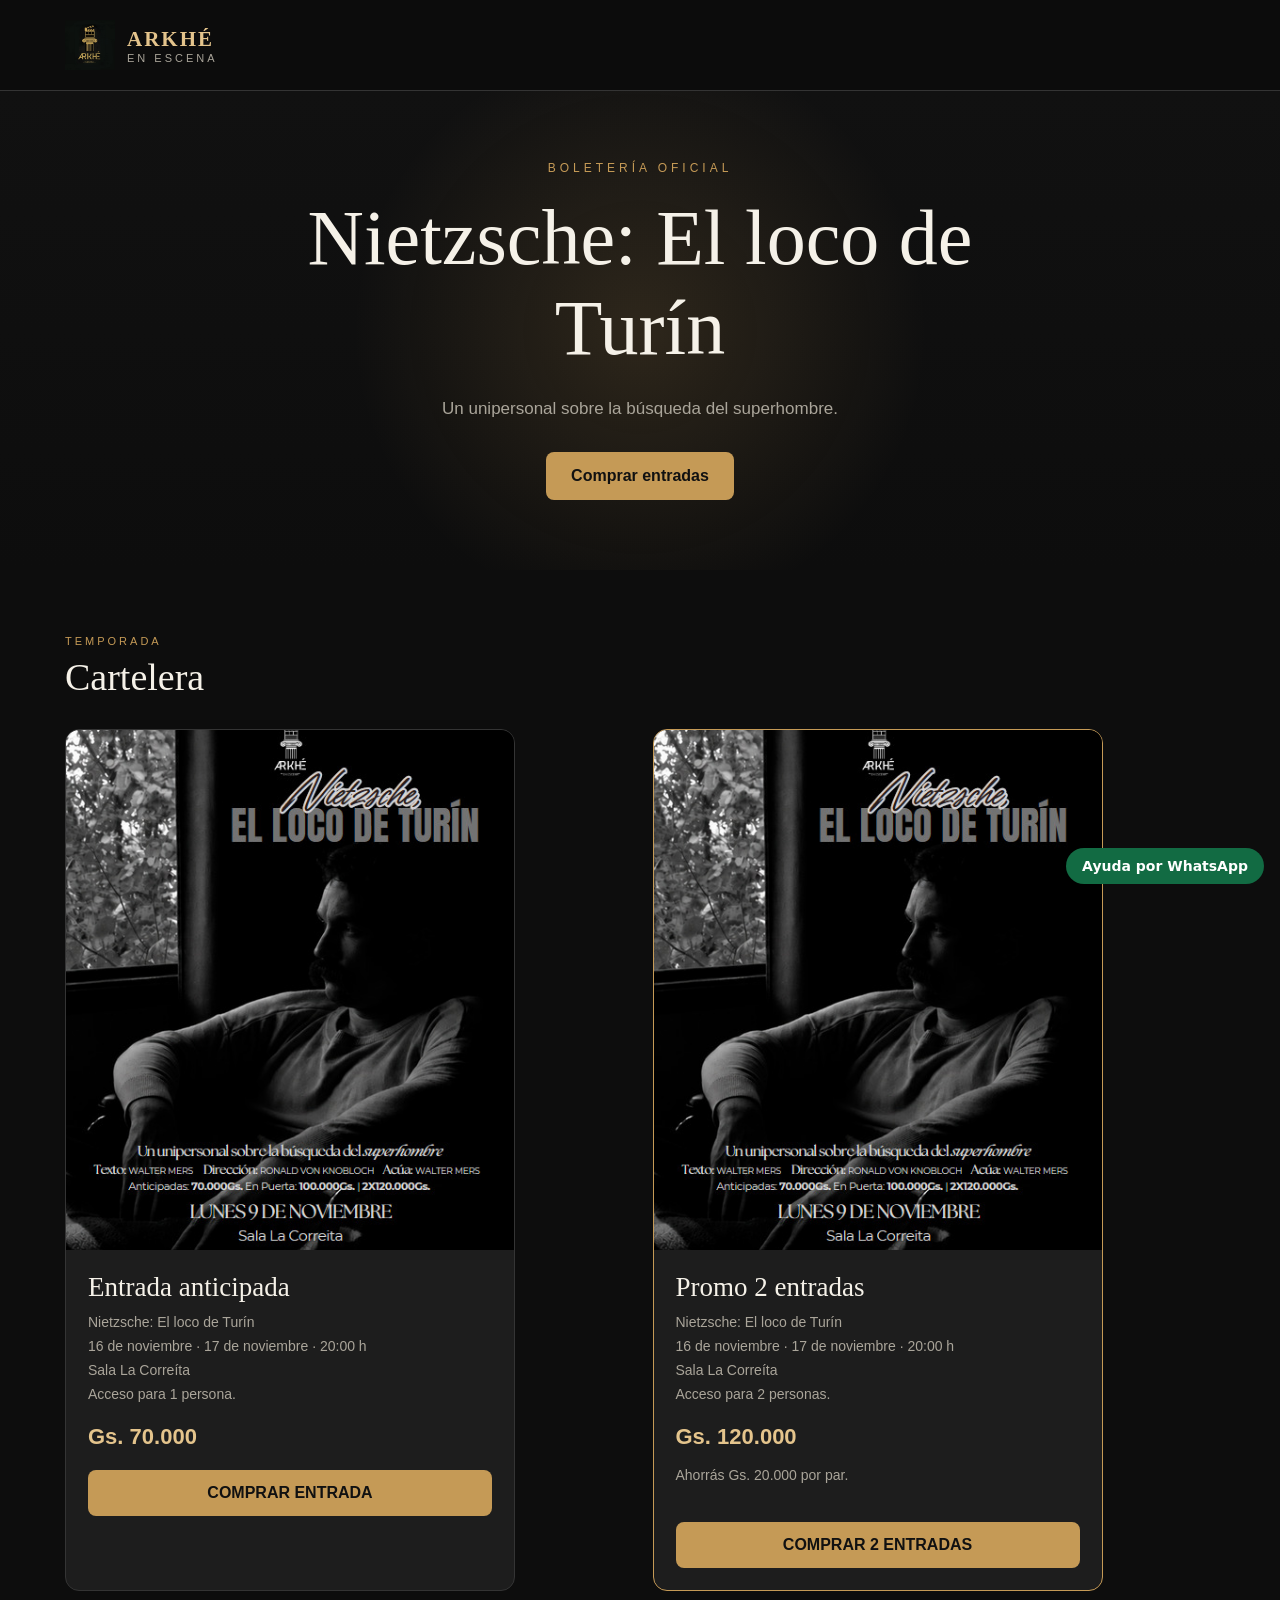
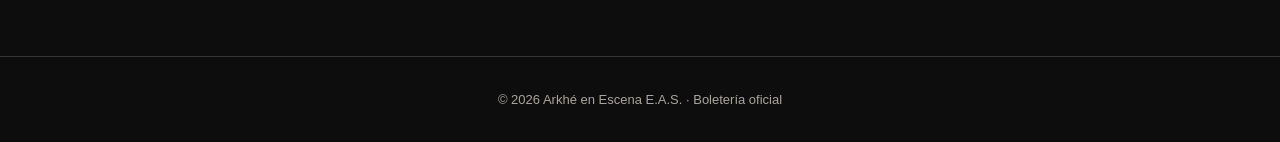
==== commit 673fe03d: "Update index.html" ====
--- a/index.html
+++ b/index.html
@@ -934,12 +934,6 @@
     }
     .whatsapp-arkhe:focus-visible { outline: 3px solid #c59a56; outline-offset: 3px; }
     .whatsapp-fijo {
-      box-sizing: border-box;
-      min-height: 56px;
-      max-width: calc(100vw - 32px);
-      padding: 14px 22px;
-      font-size: 18px;
-      text-align: center;
       position: fixed;
       right: 16px;
       bottom: calc(16px + env(safe-area-inset-bottom, 0px));
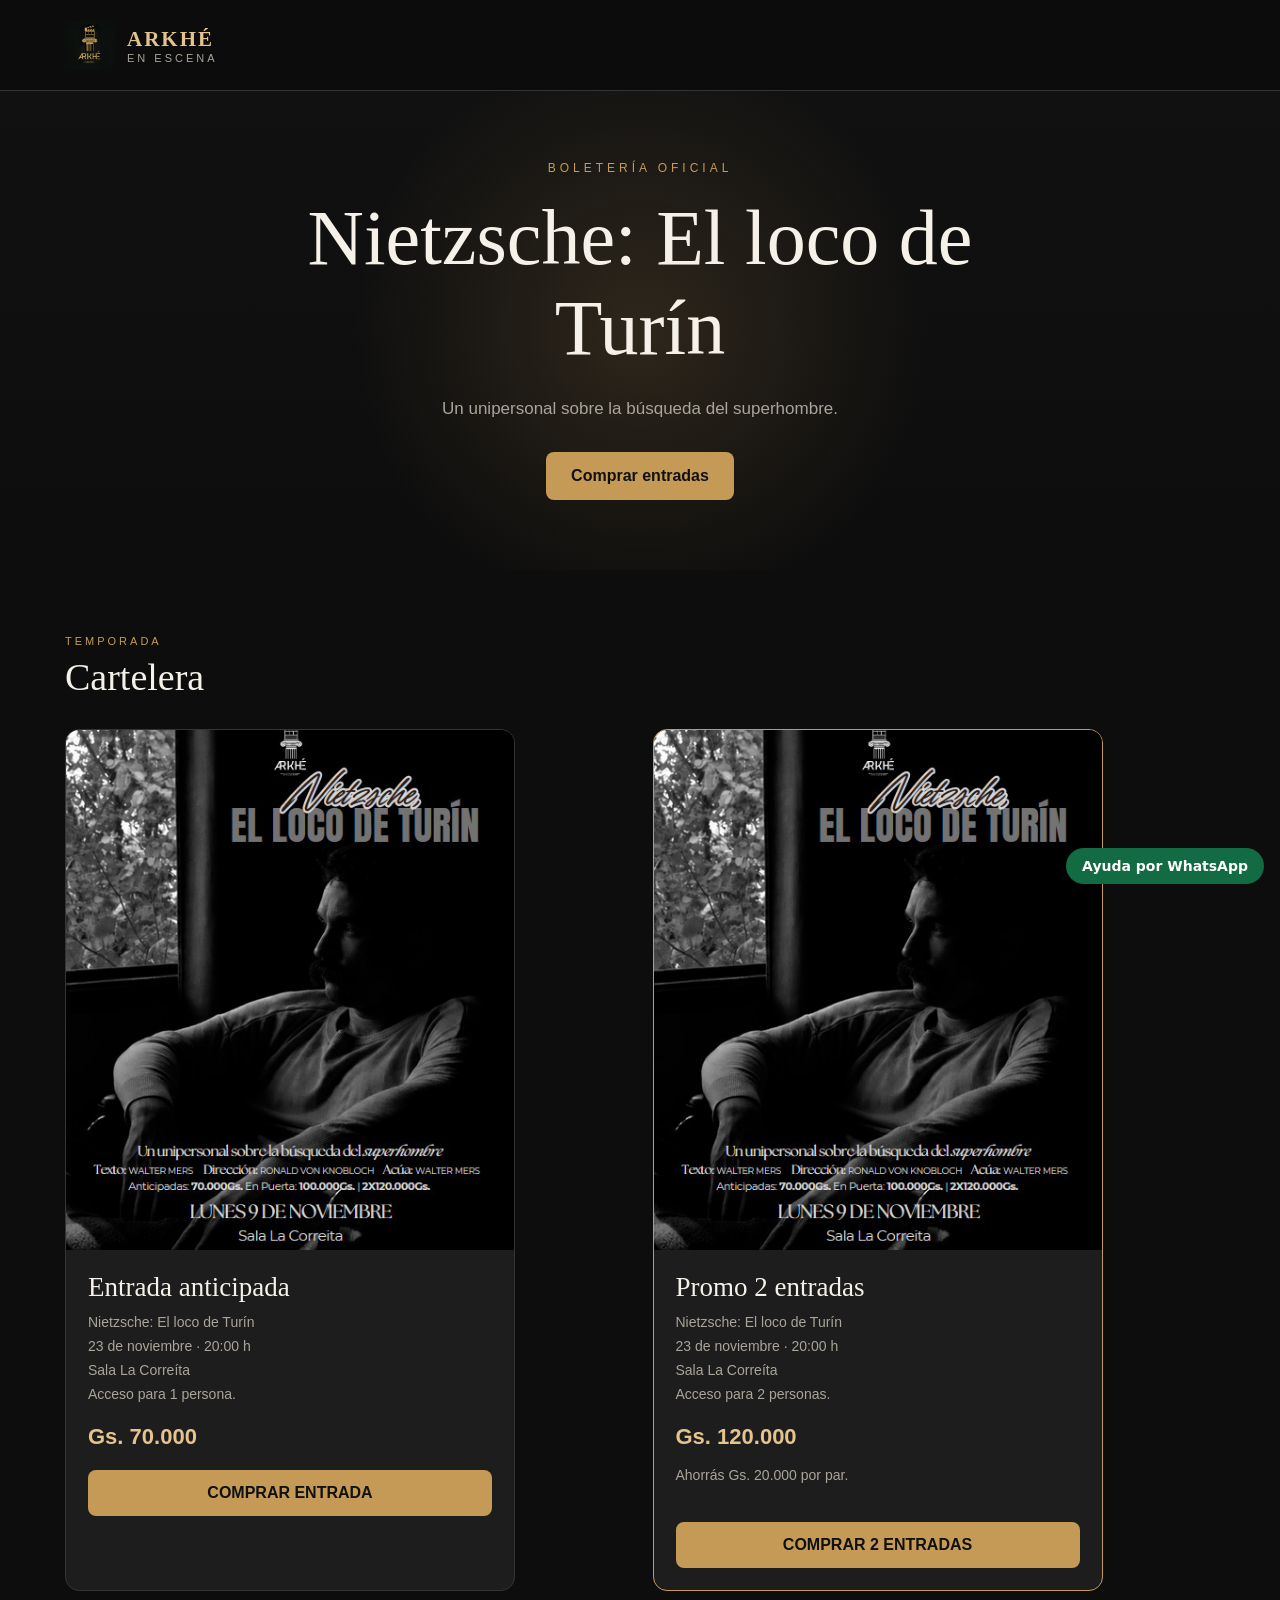
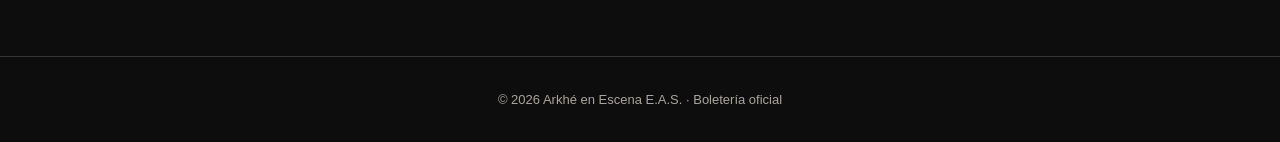
==== commit 563d8083: "Remove dates and add new date in funciones array" ====
--- a/index.html
+++ b/index.html
@@ -1353,8 +1353,7 @@
 
     funciones: [
 
-      "16 de noviembre",
-      "17 de noviembre"
+      "23 de noviembre"
 
     ]
 
